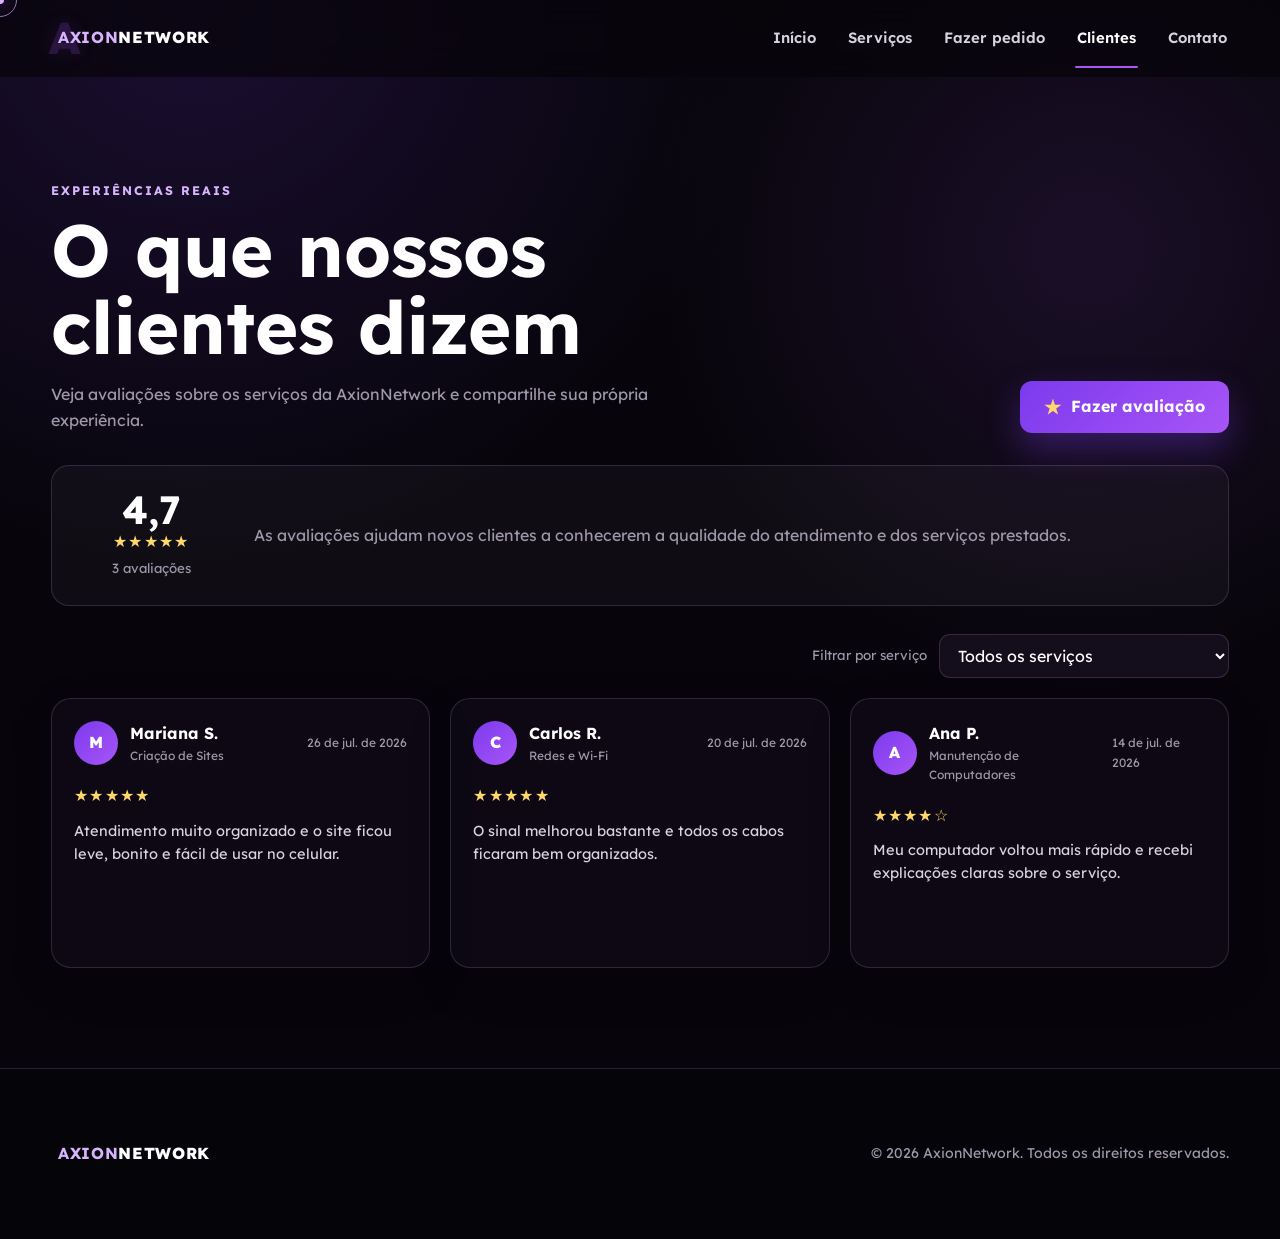
==== clientes.html @ ded70630 "Add files via upload" ====
<!DOCTYPE html>
<html lang="pt-BR">
<head>
  <meta charset="UTF-8">
  <meta name="viewport" content="width=device-width, initial-scale=1.0">
  <meta name="description" content="Avaliações de clientes da AxionNetwork.">
  <title>Clientes | AxionNetwork</title>
  <link rel="icon" href="assets/imagens/favicon.png" type="image/png">
  <link rel="stylesheet" href="assets/css/global.css">
  <link rel="stylesheet" href="assets/css/clientes.css">
  <link rel="stylesheet" href="assets/css/responsivo.css">
</head>
<body>
  <div class="particulas-fundo" data-flocos aria-hidden="true"></div>

  <header class="cabecalho-site">
    <nav class="navegacao container" aria-label="Navegação principal">
      <a class="marca" href="index.html" aria-label="Página inicial da AxionNetwork">
        <span class="marca-a" aria-hidden="true">A</span>
        <span class="marca-texto"><strong>AXION</strong>NETWORK</span>
      </a>

      <button class="botao-menu" type="button" data-botao-menu aria-label="Abrir menu" aria-expanded="false">
        <span></span>
      </button>

      <div class="menu-links" data-menu-links>
        <a href="index.html">Início</a>
        <a href="servicos.html">Serviços</a>
        <a href="pedido.html">Fazer pedido</a>
        <a class="ativo" href="clientes.html">Clientes</a>
        <a href="contato.html">Contato</a>
      </div>
    </nav>
  </header>

  <main>
    <section class="clientes-hero secao">
      <div class="container">
        <div class="clientes-topo revelar">
          <div>
            <span class="sobretitulo">Experiências reais</span>
            <h1>O que nossos clientes dizem</h1>
            <p>Veja avaliações sobre os serviços da AxionNetwork e compartilhe sua própria experiência.</p>
          </div>

          <button class="botao botao-principal botao-avaliar" type="button" data-abrir-avaliacao>
            <span aria-hidden="true">★</span>
            Fazer avaliação
          </button>
        </div>

        <div class="resumo-avaliacoes revelar" aria-label="Resumo das avaliações">
          <div>
            <strong data-media-avaliacoes>5,0</strong>
            <div class="estrelas-resumo" aria-hidden="true">★★★★★</div>
            <small><span data-total-avaliacoes>0</span> avaliações</small>
          </div>
          <p>As avaliações ajudam novos clientes a conhecerem a qualidade do atendimento e dos serviços prestados.</p>
        </div>

        <div class="filtros-avaliacoes revelar">
          <label for="filtro-servico">Filtrar por serviço</label>
          <select id="filtro-servico" data-filtro-servico>
            <option value="todos">Todos os serviços</option>
            <option value="Criação de Sites">Criação de Sites</option>
            <option value="Redes e Wi-Fi">Redes e Wi-Fi</option>
            <option value="Manutenção de Computadores">Manutenção de Computadores</option>
            <option value="Suporte para Celulares">Suporte para Celulares</option>
            <option value="Câmeras e Segurança">Câmeras e Segurança</option>
            <option value="Soluções Personalizadas">Soluções Personalizadas</option>
          </select>
        </div>

        <section class="grade-avaliacoes" data-lista-avaliacoes aria-live="polite"></section>

        <div class="estado-vazio" data-estado-vazio hidden>
          <strong>Nenhuma avaliação encontrada</strong>
          <p>Seja a primeira pessoa a avaliar este serviço.</p>
        </div>
      </div>
    </section>
  </main>

  <div class="modal-fundo" data-modal-avaliacao hidden>
    <section class="modal-avaliacao" role="dialog" aria-modal="true" aria-labelledby="titulo-modal-avaliacao">
      <button class="modal-fechar" type="button" data-fechar-avaliacao aria-label="Fechar">×</button>

      <div class="modal-cabecalho">
        <span>Nova avaliação</span>
        <h2 id="titulo-modal-avaliacao">Conte como foi sua experiência</h2>
        <p>Sua avaliação poderá aparecer publicamente nesta página.</p>
      </div>

      <form id="formulario-avaliacao" novalidate>
        <div class="formulario-grid">
          <div class="campo">
            <label for="avaliacao-nome">Nome</label>
            <input id="avaliacao-nome" type="text" maxlength="60" autocomplete="name" placeholder="Seu nome" required>
            <small class="erro-campo" data-erro="nome"></small>
          </div>

          <div class="campo">
            <label for="avaliacao-servico">Serviço</label>
            <select id="avaliacao-servico" required>
              <option value="">Selecione</option>
              <option>Criação de Sites</option>
              <option>Redes e Wi-Fi</option>
              <option>Manutenção de Computadores</option>
              <option>Suporte para Celulares</option>
              <option>Câmeras e Segurança</option>
              <option>Soluções Personalizadas</option>
            </select>
            <small class="erro-campo" data-erro="servico"></small>
          </div>

          <fieldset class="campo campo-completo avaliacao-nota">
            <legend>Sua nota</legend>
            <div class="seletor-estrelas" role="radiogroup" aria-label="Nota de 1 a 5 estrelas">
              <input id="estrela-5" type="radio" name="nota" value="5"><label for="estrela-5" aria-label="5 estrelas">★</label>
              <input id="estrela-4" type="radio" name="nota" value="4"><label for="estrela-4" aria-label="4 estrelas">★</label>
              <input id="estrela-3" type="radio" name="nota" value="3"><label for="estrela-3" aria-label="3 estrelas">★</label>
              <input id="estrela-2" type="radio" name="nota" value="2"><label for="estrela-2" aria-label="2 estrelas">★</label>
              <input id="estrela-1" type="radio" name="nota" value="1"><label for="estrela-1" aria-label="1 estrela">★</label>
            </div>
            <small class="erro-campo" data-erro="nota"></small>
          </fieldset>

          <div class="campo campo-completo">
            <label for="avaliacao-texto">Avaliação</label>
            <textarea id="avaliacao-texto" rows="5" maxlength="700" placeholder="Conte o que você achou do atendimento e do serviço..." required></textarea>
            <div class="campo-rodape"><small class="erro-campo" data-erro="texto"></small><small><span data-contador-avaliacao>0</span>/700</small></div>
          </div>

          <div class="campo campo-completo">
            <span class="label-foto">Foto opcional</span>
            <label class="upload-foto" for="avaliacao-foto">
              <input id="avaliacao-foto" type="file" accept="image/jpeg,image/png,image/webp" hidden>
              <span class="upload-icone" aria-hidden="true">＋</span>
              <span><strong>Adicionar foto</strong><small>JPG, PNG ou WebP. Máximo de 5 MB.</small></span>
            </label>
            <div class="preview-foto" data-preview-foto hidden>
              <img data-preview-imagem alt="Pré-visualização da foto escolhida">
              <button type="button" data-remover-foto>Remover foto</button>
            </div>
            <small class="erro-campo" data-erro="foto"></small>
          </div>

          <label class="confirmacao campo-completo">
            <input id="avaliacao-consentimento" type="checkbox" required>
            <span>Autorizo a publicação do meu nome, texto e foto nesta página.</span>
          </label>
          <small class="erro-campo campo-completo" data-erro="consentimento"></small>

          <div class="formulario-acoes campo-completo">
            <button class="botao botao-secundario" type="button" data-fechar-avaliacao>Cancelar</button>
            <button class="botao botao-principal" type="submit" data-enviar-avaliacao>Publicar avaliação</button>
          </div>
        </div>
      </form>
    </section>
  </div>

  <footer class="rodape">
    <div class="rodape-conteudo container">
      <a class="marca" href="index.html"><span class="marca-texto"><strong>AXION</strong>NETWORK</span></a>
      <p>© <span data-ano></span> AxionNetwork. Todos os direitos reservados.</p>
    </div>
  </footer>

  <script src="assets/js/global.js"></script>
  <script src="assets/js/menu.js"></script>
  <script src="assets/js/cursor.js"></script>
  <script src="assets/js/flocos.js"></script>
  <script src="assets/js/animacoes.js"></script>
  <script src="assets/js/supabase-config.js"></script>
  <script src="assets/js/clientes.js"></script>
</body>
</html>
---- assets/css/global.css ----
@import url('https://fonts.googleapis.com/css2?family=Lexend+Deca:wght@300;400;500;600;700;800&display=swap');

:root {
  --cor-fundo: #07050b;
  --cor-fundo-secundaria: #0f0a16;
  --cor-card: rgba(255, 255, 255, 0.055);
  --cor-roxo: #7c3aed;
  --cor-roxo-claro: #a855f7;
  --cor-lilas: #d8b4fe;
  --cor-branca: #ffffff;
  --cor-texto: #d7d2df;
  --cor-texto-fraco: #9f97aa;
  --cor-borda: rgba(216, 180, 254, 0.17);
  --cor-sucesso: #25d366;
  --sombra-roxa: 0 24px 70px rgba(124, 58, 237, 0.2);
  --largura-maxima: 1180px;
  --raio-pequeno: 12px;
  --raio-medio: 18px;
  --raio-grande: 28px;
  --transicao: 220ms ease;
}

* {
  box-sizing: border-box;
  margin: 0;
  padding: 0;
}

html {
  scroll-behavior: smooth;
}

body {
  min-height: 100vh;
  background:
    radial-gradient(circle at 15% 0%, rgba(124, 58, 237, 0.17), transparent 35%),
    radial-gradient(circle at 85% 20%, rgba(168, 85, 247, 0.12), transparent 30%),
    var(--cor-fundo);
  color: var(--cor-branca);
  font-family: 'Lexend Deca', sans-serif;
  line-height: 1.6;
  overflow-x: hidden;
  cursor: none;
}

body.menu-aberto {
  overflow: hidden;
}

img,
svg {
  max-width: 100%;
}

a {
  color: inherit;
  text-decoration: none;
}

button,
input,
select,
textarea {
  font: inherit;
}

button,
a,
input,
select,
textarea {
  cursor: none;
}

button {
  border: 0;
}

.container {
  width: min(var(--largura-maxima), 92%);
  margin-inline: auto;
}

.secao {
  padding: 100px 0;
}

.titulo-secao {
  max-width: 720px;
  margin: 0 auto 48px;
  text-align: center;
}

.titulo-secao span {
  display: inline-block;
  margin-bottom: 10px;
  color: var(--cor-lilas);
  font-size: 0.79rem;
  font-weight: 700;
  letter-spacing: 0.18em;
  text-transform: uppercase;
}

.titulo-secao h1,
.titulo-secao h2 {
  font-size: clamp(2rem, 5vw, 3.45rem);
  line-height: 1.12;
}

.titulo-secao p {
  margin-top: 16px;
  color: var(--cor-texto-fraco);
}

.botao {
  min-height: 52px;
  display: inline-flex;
  align-items: center;
  justify-content: center;
  gap: 10px;
  padding: 0 24px;
  border-radius: var(--raio-pequeno);
  font-weight: 700;
  transition: transform var(--transicao), box-shadow var(--transicao), border-color var(--transicao), background var(--transicao);
}

.botao:hover {
  transform: translateY(-3px);
}

.botao-principal {
  background: linear-gradient(135deg, var(--cor-roxo), var(--cor-roxo-claro));
  color: var(--cor-branca);
  box-shadow: 0 16px 35px rgba(124, 58, 237, 0.34);
}

.botao-principal:hover {
  box-shadow: 0 20px 45px rgba(168, 85, 247, 0.4);
}

.botao-secundario {
  border: 1px solid var(--cor-borda);
  background: rgba(255, 255, 255, 0.035);
  color: var(--cor-branca);
}

.botao-secundario:hover {
  border-color: rgba(216, 180, 254, 0.5);
  background: rgba(124, 58, 237, 0.1);
}

.cabecalho-site {
  position: sticky;
  top: 0;
  z-index: 1000;
  border-bottom: 1px solid transparent;
  background: rgba(7, 5, 11, 0.72);
  backdrop-filter: blur(16px);
  transition: border-color var(--transicao), box-shadow var(--transicao);
}

.cabecalho-site.rolado {
  border-color: var(--cor-borda);
  box-shadow: 0 12px 35px rgba(0, 0, 0, 0.22);
}

.navegacao {
  min-height: 76px;
  display: flex;
  align-items: center;
  justify-content: space-between;
  gap: 24px;
}

.marca {
  display: inline-flex;
  align-items: center;
  gap: 12px;
  font-weight: 800;
  letter-spacing: 0.04em;
}

.marca-imagem {
  width: 40px;
  height: 40px;
  object-fit: contain;
}

.marca-texto strong {
  color: var(--cor-lilas);
}

.menu-links {
  display: flex;
  align-items: center;
  gap: 28px;
}

.menu-links a {
  position: relative;
  color: var(--cor-texto);
  font-size: 0.93rem;
  font-weight: 600;
  transition: color var(--transicao);
}

.menu-links a::after {
  content: '';
  position: absolute;
  left: 0;
  bottom: -8px;
  width: 0;
  height: 2px;
  border-radius: 999px;
  background: var(--cor-roxo-claro);
  transition: width var(--transicao);
}

.menu-links a:hover,
.menu-links a.ativo {
  color: var(--cor-branca);
}

.menu-links a:hover::after,
.menu-links a.ativo::after {
  width: 100%;
}

.botao-menu {
  width: 45px;
  height: 45px;
  display: none;
  align-items: center;
  justify-content: center;
  border: 1px solid var(--cor-borda);
  border-radius: 12px;
  background: rgba(124, 58, 237, 0.1);
  color: var(--cor-branca);
}

.botao-menu span,
.botao-menu span::before,
.botao-menu span::after {
  display: block;
  width: 20px;
  height: 2px;
  border-radius: 999px;
  background: currentColor;
  transition: transform var(--transicao), opacity var(--transicao);
}

.botao-menu span {
  position: relative;
}

.botao-menu span::before,
.botao-menu span::after {
  content: '';
  position: absolute;
  left: 0;
}

.botao-menu span::before { top: -6px; }
.botao-menu span::after { top: 6px; }

.botao-menu.ativo span { background: transparent; }
.botao-menu.ativo span::before { transform: translateY(6px) rotate(45deg); }
.botao-menu.ativo span::after { transform: translateY(-6px) rotate(-45deg); }

.rodape {
  border-top: 1px solid var(--cor-borda);
  background: rgba(0, 0, 0, 0.18);
}

.rodape-conteudo {
  min-height: 170px;
  display: flex;
  align-items: center;
  justify-content: space-between;
  gap: 28px;
}

.rodape p {
  color: var(--cor-texto-fraco);
  font-size: 0.88rem;
}

.cursor-ponto,
.cursor-anel {
  position: fixed;
  top: 0;
  left: 0;
  z-index: 9999;
  pointer-events: none;
  border-radius: 50%;
  transform: translate(-50%, -50%);
}

.cursor-ponto {
  width: 8px;
  height: 8px;
  background: var(--cor-lilas);
  box-shadow: 0 0 18px var(--cor-roxo-claro);
}

.cursor-anel {
  width: 34px;
  height: 34px;
  border: 1px solid rgba(216, 180, 254, 0.65);
  transition: width var(--transicao), height var(--transicao), background var(--transicao);
}

.cursor-anel.ativo {
  width: 48px;
  height: 48px;
  background: rgba(168, 85, 247, 0.1);
}

.floco {
  position: absolute;
  top: -40px;
  z-index: 1;
  color: var(--cor-roxo-claro);
  pointer-events: none;
  text-shadow: 0 0 10px rgba(168, 85, 247, 0.8);
  animation: cair linear infinite;
}

.revelar {
  opacity: 0;
  transform: translateY(34px);
  transition: opacity 700ms ease, transform 700ms ease;
}

.revelar.visivel {
  opacity: 1;
  transform: translateY(0);
}

@keyframes cair {
  to { transform: translateY(115vh) rotate(360deg); }
}

@media (prefers-reduced-motion: reduce) {
  *,
  *::before,
  *::after {
    scroll-behavior: auto !important;
    animation-duration: 0.01ms !important;
    animation-iteration-count: 1 !important;
    transition-duration: 0.01ms !important;
  }
}

/* Página de contato */
.contato-pagina {
  min-height: calc(100vh - 76px);
  padding: 90px 0;
  display: grid;
  place-items: center;
}

.contato-caixa {
  width: min(760px, 100%);
  padding: 52px;
  border: 1px solid var(--cor-borda);
  border-radius: var(--raio-grande);
  background: linear-gradient(145deg, rgba(124, 58, 237, 0.18), rgba(255, 255, 255, 0.035));
  text-align: center;
  box-shadow: var(--sombra-roxa);
}

.contato-caixa p {
  margin-top: 14px;
  color: var(--cor-texto-fraco);
}

.contato-icones {
  margin-top: 34px;
  display: flex;
  flex-wrap: wrap;
  justify-content: center;
  gap: 18px;
}

.contato-icone {
  width: 76px;
  height: 76px;
  display: grid;
  place-items: center;
  border: 1px solid var(--cor-borda);
  border-radius: 22px;
  background: rgba(255, 255, 255, 0.04);
  color: var(--cor-lilas);
  transition: transform var(--transicao), background var(--transicao), color var(--transicao), box-shadow var(--transicao);
}

.contato-icone:hover {
  transform: translateY(-7px) rotate(4deg);
  background: linear-gradient(135deg, var(--cor-roxo), var(--cor-roxo-claro));
  color: var(--cor-branca);
  box-shadow: var(--sombra-roxa);
}

.contato-icone svg {
  width: 31px;
  height: 31px;
  fill: currentColor;
}

/* =====================================================
   IDENTIDADE DA MARCA COM A LETRA A AO FUNDO
===================================================== */
.marca {
  position: relative;
  isolation: isolate;
  min-height: 46px;
  padding-inline: 7px;
}

.marca-a {
  position: absolute;
  left: -2px;
  top: 50%;
  z-index: -1;
  color: var(--cor-roxo-claro);
  font-size: 2.8rem;
  font-weight: 800;
  line-height: 1;
  opacity: 0.2;
  transform: translateY(-52%);
  text-shadow: 0 0 20px rgba(168, 85, 247, 0.65);
  transition: opacity 280ms ease, transform 280ms ease, filter 280ms ease;
}

.marca:hover .marca-a {
  opacity: 0.38;
  transform: translateY(-52%) scale(1.08) rotate(-4deg);
  filter: drop-shadow(0 0 12px rgba(168, 85, 247, 0.75));
}

.marca-texto {
  position: relative;
  z-index: 1;
}

/* =====================================================
   PARTÍCULAS ROXAS EM TODO O SITE
===================================================== */
.particulas-fundo {
  position: fixed;
  inset: 0;
  z-index: 0;
  overflow: hidden;
  pointer-events: none;
}

body > header,
body > main,
body > footer,
body > .modal-fundo {
  position: relative;
  z-index: 1;
}

.particula-roxa {
  position: absolute;
  top: -30px;
  left: var(--posicao-x);
  width: var(--tamanho);
  height: var(--tamanho);
  border-radius: 50%;
  background: radial-gradient(circle, #ffffff 0 8%, var(--cor-lilas) 25%, var(--cor-roxo-claro) 70%);
  opacity: var(--opacidade);
  filter: blur(0.2px);
  box-shadow: 0 0 12px rgba(168, 85, 247, 0.72);
  animation: particulaCaindo var(--duracao) linear var(--atraso) infinite;
}

@keyframes particulaCaindo {
  0% {
    transform: translate3d(0, -5vh, 0) scale(0.65);
    opacity: 0;
  }
  12% { opacity: var(--opacidade); }
  55% { transform: translate3d(var(--desvio-x), 52vh, 0) scale(1); }
  90% { opacity: var(--opacidade); }
  100% {
    transform: translate3d(calc(var(--desvio-x) * -0.45), 110vh, 0) scale(0.8);
    opacity: 0;
  }
}

/* =====================================================
   CLIQUES, MENU E BOTÕES MAIS VIVOS
===================================================== */
.menu-links a {
  padding: 10px 2px;
  transition: color 220ms ease, transform 220ms ease, text-shadow 220ms ease;
}

.menu-links a:hover {
  transform: translateY(-2px);
  text-shadow: 0 0 18px rgba(216, 180, 254, 0.55);
}

.menu-links a:active,
.botao:active,
.contato-icone:active,
.servico-card:active {
  transform: scale(0.96);
}

.botao {
  position: relative;
  overflow: hidden;
}

.botao::before {
  content: '';
  position: absolute;
  inset: 0;
  background: linear-gradient(110deg, transparent 20%, rgba(255,255,255,.25) 48%, transparent 75%);
  transform: translateX(-140%);
  transition: transform 550ms ease;
}

.botao:hover::before {
  transform: translateX(140%);
}
---- assets/css/clientes.css ----
.clientes-hero {
  min-height: calc(100vh - 76px);
}

.clientes-topo {
  display: flex;
  align-items: flex-end;
  justify-content: space-between;
  gap: 32px;
  margin-bottom: 32px;
}

.clientes-topo > div {
  max-width: 760px;
}

.sobretitulo {
  display: inline-block;
  margin-bottom: 10px;
  color: var(--cor-lilas);
  font-size: 0.78rem;
  font-weight: 700;
  letter-spacing: 0.16em;
  text-transform: uppercase;
}

.clientes-topo h1 {
  font-size: clamp(2.3rem, 6vw, 4.6rem);
  line-height: 1.04;
}

.clientes-topo p {
  max-width: 680px;
  margin-top: 18px;
  color: var(--cor-texto-fraco);
}

.botao-avaliar {
  flex: 0 0 auto;
}

.botao-avaliar span {
  color: #ffd86b;
  font-size: 1.2rem;
}

.resumo-avaliacoes {
  display: grid;
  grid-template-columns: auto 1fr;
  gap: 28px;
  align-items: center;
  padding: 24px;
  margin-bottom: 24px;
  border: 1px solid var(--cor-borda);
  border-radius: var(--raio-medio);
  background: rgba(255, 255, 255, 0.035);
}

.resumo-avaliacoes > div {
  min-width: 150px;
  text-align: center;
}

.resumo-avaliacoes strong {
  display: block;
  font-size: 2.45rem;
  line-height: 1;
}

.resumo-avaliacoes small,
.resumo-avaliacoes p {
  color: var(--cor-texto-fraco);
}

.estrelas-resumo,
.avaliacao-estrelas {
  color: #ffd86b;
  letter-spacing: 0.08em;
}

.filtros-avaliacoes {
  display: flex;
  align-items: center;
  justify-content: flex-end;
  gap: 12px;
  margin: 28px 0 20px;
}

.filtros-avaliacoes label {
  color: var(--cor-texto-fraco);
  font-size: 0.84rem;
}

.filtros-avaliacoes select {
  min-height: 44px;
  padding: 0 14px;
  border: 1px solid var(--cor-borda);
  border-radius: 11px;
  background: #130d1c;
  color: var(--cor-branca);
  outline: none;
}

.grade-avaliacoes {
  display: grid;
  grid-template-columns: repeat(3, minmax(0, 1fr));
  gap: 20px;
}

.avaliacao-card {
  display: flex;
  flex-direction: column;
  min-height: 270px;
  padding: 22px;
  border: 1px solid var(--cor-borda);
  border-radius: 20px;
  background: rgba(15, 10, 22, 0.84);
  box-shadow: 0 16px 45px rgba(0, 0, 0, 0.16);
  transition: transform var(--transicao), border-color var(--transicao), box-shadow var(--transicao);
}

.avaliacao-card:hover {
  transform: translateY(-5px);
  border-color: rgba(216, 180, 254, 0.38);
  box-shadow: 0 22px 55px rgba(124, 58, 237, 0.16);
}

.avaliacao-card-topo {
  display: flex;
  align-items: center;
  gap: 12px;
}

.avaliacao-avatar {
  width: 44px;
  height: 44px;
  display: grid;
  place-items: center;
  flex: 0 0 auto;
  border-radius: 50%;
  background: linear-gradient(135deg, var(--cor-roxo), var(--cor-roxo-claro));
  font-weight: 800;
}

.avaliacao-identidade {
  min-width: 0;
}

.avaliacao-identidade strong,
.avaliacao-identidade small {
  display: block;
}

.avaliacao-identidade strong {
  overflow: hidden;
  text-overflow: ellipsis;
  white-space: nowrap;
}

.avaliacao-identidade small,
.avaliacao-data {
  color: var(--cor-texto-fraco);
  font-size: 0.75rem;
}

.avaliacao-data {
  margin-left: auto;
}

.avaliacao-estrelas {
  margin: 18px 0 10px;
}

.avaliacao-texto {
  color: var(--cor-texto);
  font-size: 0.91rem;
  overflow-wrap: anywhere;
}

.avaliacao-foto {
  width: 100%;
  aspect-ratio: 16 / 10;
  margin-top: 18px;
  border-radius: 14px;
  object-fit: cover;
  background: #0b0710;
}

.estado-vazio {
  padding: 56px 20px;
  border: 1px dashed var(--cor-borda);
  border-radius: 18px;
  text-align: center;
}

.estado-vazio p {
  margin-top: 6px;
  color: var(--cor-texto-fraco);
}

.modal-fundo {
  position: fixed;
  inset: 0;
  z-index: 3000;
  display: grid;
  place-items: center;
  padding: 20px;
  background: rgba(3, 2, 6, 0.84);
  backdrop-filter: blur(8px);
}

.modal-fundo[hidden] {
  display: none;
}

.modal-avaliacao {
  position: relative;
  width: min(720px, 100%);
  max-height: min(880px, 92vh);
  overflow-y: auto;
  padding: 30px;
  border: 1px solid var(--cor-borda);
  border-radius: 24px;
  background: #100b18;
  box-shadow: var(--sombra-roxa);
}

.modal-fechar {
  position: absolute;
  top: 16px;
  right: 16px;
  width: 40px;
  height: 40px;
  border: 1px solid var(--cor-borda);
  border-radius: 50%;
  background: rgba(255, 255, 255, 0.04);
  color: var(--cor-branca);
  font-size: 1.45rem;
}

.modal-cabecalho {
  padding-right: 45px;
  margin-bottom: 26px;
}

.modal-cabecalho span {
  color: var(--cor-lilas);
  font-size: 0.75rem;
  font-weight: 700;
  letter-spacing: 0.14em;
  text-transform: uppercase;
}

.modal-cabecalho h2 {
  margin-top: 7px;
  font-size: clamp(1.55rem, 4vw, 2.2rem);
}

.modal-cabecalho p {
  margin-top: 8px;
  color: var(--cor-texto-fraco);
}

.formulario-grid {
  display: grid;
  grid-template-columns: repeat(2, minmax(0, 1fr));
  gap: 18px;
}

.campo {
  display: flex;
  flex-direction: column;
  gap: 8px;
}

.campo label,
.campo legend,
.label-foto {
  color: var(--cor-lilas);
  font-size: 0.83rem;
  font-weight: 700;
}

.campo input,
.campo select,
.campo textarea {
  width: 100%;
  padding: 14px;
  border: 1px solid var(--cor-borda);
  border-radius: 12px;
  background: rgba(255, 255, 255, 0.035);
  color: var(--cor-branca);
  outline: none;
}

.campo textarea {
  min-height: 140px;
  resize: vertical;
}

.campo input:focus,
.campo select:focus,
.campo textarea:focus {
  border-color: var(--cor-roxo-claro);
  box-shadow: 0 0 0 4px rgba(168, 85, 247, 0.1);
}

.campo-completo {
  grid-column: 1 / -1;
}

.avaliacao-nota {
  border: 0;
}

.seletor-estrelas {
  width: max-content;
  display: flex;
  flex-direction: row-reverse;
  gap: 5px;
  padding: 10px 13px;
  border: 1px solid var(--cor-borda);
  border-radius: 12px;
  background: rgba(255, 255, 255, 0.03);
}

.seletor-estrelas input {
  position: absolute;
  opacity: 0;
}

.seletor-estrelas label {
  color: #5c5367;
  font-size: 2rem;
  line-height: 1;
  transition: color 160ms ease, transform 160ms ease;
}

.seletor-estrelas label:hover,
.seletor-estrelas label:hover ~ label,
.seletor-estrelas input:checked ~ label {
  color: #ffd86b;
  transform: translateY(-2px);
}

.campo-rodape {
  display: flex;
  justify-content: space-between;
  gap: 12px;
  color: var(--cor-texto-fraco);
  font-size: 0.74rem;
}

.erro-campo {
  min-height: 1em;
  color: #ff8a9b;
  font-size: 0.73rem;
}

.upload-foto {
  display: flex;
  align-items: center;
  gap: 14px;
  padding: 18px;
  border: 1px dashed rgba(216, 180, 254, 0.34);
  border-radius: 14px;
  background: rgba(124, 58, 237, 0.055);
}

.upload-foto strong,
.upload-foto small {
  display: block;
}

.upload-foto small {
  margin-top: 2px;
  color: var(--cor-texto-fraco);
  font-size: 0.74rem;
}

.upload-icone {
  width: 40px;
  height: 40px;
  display: grid;
  place-items: center;
  flex: 0 0 auto;
  border-radius: 12px;
  background: rgba(124, 58, 237, 0.18);
  color: var(--cor-lilas);
  font-size: 1.5rem;
}

.preview-foto {
  position: relative;
  margin-top: 10px;
}

.preview-foto img {
  width: 100%;
  max-height: 280px;
  border-radius: 14px;
  object-fit: cover;
}

.preview-foto button {
  position: absolute;
  right: 10px;
  bottom: 10px;
  padding: 9px 12px;
  border-radius: 10px;
  background: rgba(7, 5, 11, 0.88);
  color: var(--cor-branca);
}

.confirmacao {
  display: flex;
  align-items: flex-start;
  gap: 10px;
  color: var(--cor-texto-fraco);
  font-size: 0.8rem;
}

.confirmacao input {
  width: 18px;
  height: 18px;
  margin-top: 2px;
  accent-color: var(--cor-roxo-claro);
}

.formulario-acoes {
  display: flex;
  justify-content: flex-end;
  gap: 12px;
}

@media (max-width: 900px) {
  .grade-avaliacoes {
    grid-template-columns: repeat(2, minmax(0, 1fr));
  }
}

@media (max-width: 640px) {
  .clientes-topo {
    align-items: stretch;
    flex-direction: column;
  }

  .botao-avaliar {
    width: 100%;
  }

  .resumo-avaliacoes {
    grid-template-columns: 1fr;
    text-align: center;
  }

  .filtros-avaliacoes {
    align-items: stretch;
    flex-direction: column;
  }

  .grade-avaliacoes,
  .formulario-grid {
    grid-template-columns: 1fr;
  }

  .campo-completo,
  .formulario-acoes {
    grid-column: 1;
  }

  .modal-avaliacao {
    padding: 24px 18px;
    border-radius: 20px;
  }

  .formulario-acoes {
    flex-direction: column-reverse;
  }

  .formulario-acoes .botao {
    width: 100%;
  }
}
---- assets/css/responsivo.css ----
@media (max-width: 900px) {
  body,
  a,
  button,
  input,
  select,
  textarea { cursor: auto; }

  .cursor-ponto,
  .cursor-anel { display: none; }

  .botao-menu { display: inline-flex; }

  .menu-links {
    position: fixed;
    top: 76px;
    left: 4%;
    right: 4%;
    display: none;
    flex-direction: column;
    align-items: stretch;
    gap: 0;
    padding: 14px;
    border: 1px solid var(--cor-borda);
    border-radius: 18px;
    background: rgba(15, 10, 22, 0.98);
    box-shadow: var(--sombra-roxa);
  }

  .menu-links.aberto { display: flex; }
  .menu-links a { padding: 14px 12px; }
  .menu-links a::after { display: none; }

  .hero-conteudo,
  .pedido-layout {
    grid-template-columns: 1fr;
  }

  .hero-conteudo {
    padding: 70px 0;
    text-align: center;
  }

  .hero-texto p { margin-inline: auto; }
  .hero-acoes { justify-content: center; }
  .hero-visual { min-height: 390px; }

  .grade-resumo,
  .grade-servicos-completa {
    grid-template-columns: 1fr 1fr;
  }

  .cta-caixa,
  .rodape-conteudo {
    flex-direction: column;
    text-align: center;
  }
}

@media (max-width: 640px) {
  .secao { padding: 76px 0; }
  .marca-imagem { width: 34px; height: 34px; }
  .marca-texto { font-size: 0.9rem; }

  .hero-texto h1 {
    font-size: clamp(2.7rem, 15vw, 4.3rem);
  }

  .hero-visual { min-height: 330px; }
  .nucleo { width: 135px; height: 135px; }
  .nucleo svg { width: 58px; }

  .grade-resumo,
  .grade-servicos-completa,
  .formulario-grid,
  .modal-acoes {
    grid-template-columns: 1fr;
  }

  .campo-completo,
  .formulario-acoes { grid-column: 1; }
  .formulario-acoes .botao { width: 100%; }

  .pedido-info,
  .pedido-formulario,
  .modal,
  .cta-caixa {
    padding: 25px;
  }

  .rodape-conteudo { padding: 38px 0; }
}

@media (max-width: 640px) {
  .contato-caixa { padding: 30px 22px; }
  .contato-icone { width: 66px; height: 66px; }
}
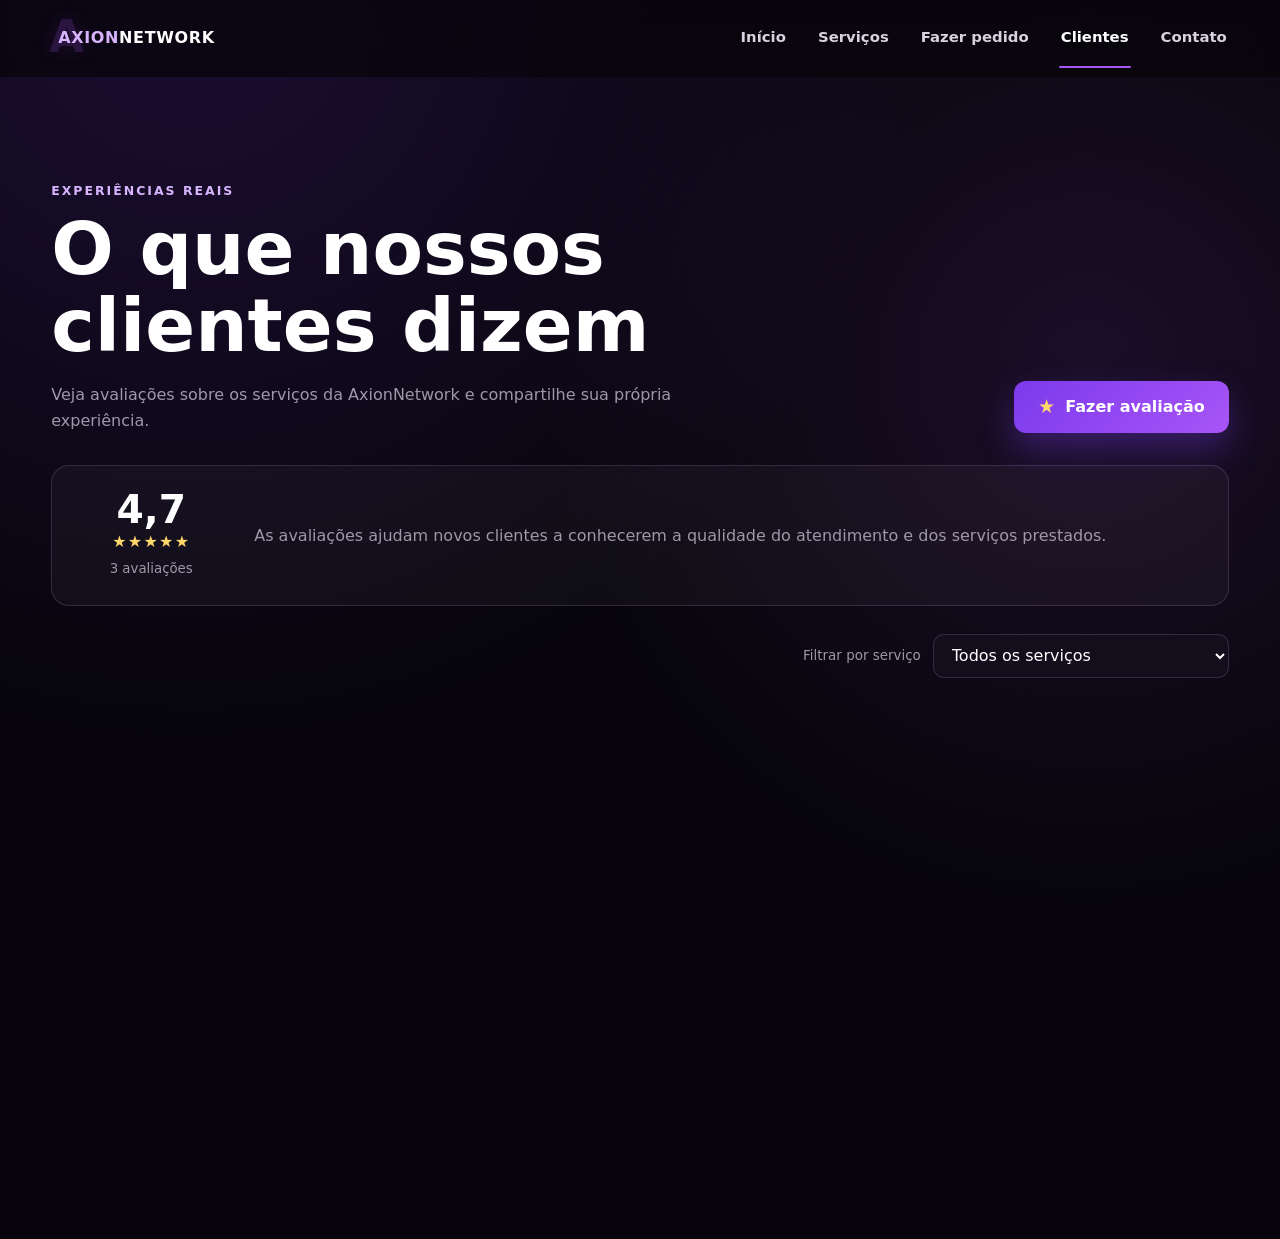
==== commit 0675efa6: "Add files via upload" ====
--- a/clientes.html
+++ b/clientes.html
@@ -3,9 +3,12 @@
 <head>
   <meta charset="UTF-8">
   <meta name="viewport" content="width=device-width, initial-scale=1.0">
+  <meta name="referrer" content="strict-origin-when-cross-origin">
+  <meta name="theme-color" content="#07050b">
+  <meta http-equiv="Content-Security-Policy" content="default-src 'self'; script-src 'self'; style-src 'self' 'unsafe-inline'; img-src 'self' data: blob: https://*.supabase.co; connect-src 'self' https://*.supabase.co; font-src 'self'; object-src 'none'; base-uri 'self'; form-action 'self'; frame-src 'none'; upgrade-insecure-requests">
   <meta name="description" content="Avaliações de clientes da AxionNetwork.">
   <title>Clientes | AxionNetwork</title>
-  <link rel="icon" href="assets/imagens/favicon.png" type="image/png">
+  <link rel="icon" href="assets/imagens/favicon.svg" type="image/svg+xml">
   <link rel="stylesheet" href="assets/css/global.css">
   <link rel="stylesheet" href="assets/css/clientes.css">
   <link rel="stylesheet" href="assets/css/responsivo.css">
@@ -72,6 +75,10 @@
           </select>
         </div>
 
+        <div class="aviso-sucesso" data-aviso-avaliacao hidden role="status" aria-live="polite">
+          Avaliação enviada com sucesso. Ela aparecerá após a aprovação da equipe.
+        </div>
+
         <section class="grade-avaliacoes" data-lista-avaliacoes aria-live="polite"></section>
 
         <div class="estado-vazio" data-estado-vazio hidden>
@@ -89,7 +96,7 @@
       <div class="modal-cabecalho">
         <span>Nova avaliação</span>
         <h2 id="titulo-modal-avaliacao">Conte como foi sua experiência</h2>
-        <p>Sua avaliação poderá aparecer publicamente nesta página.</p>
+        <p>Sua avaliação será enviada para análise antes de aparecer publicamente.</p>
       </div>
 
       <form id="formulario-avaliacao" novalidate>
@@ -170,7 +177,6 @@
 
   <script src="assets/js/global.js"></script>
   <script src="assets/js/menu.js"></script>
-  <script src="assets/js/cursor.js"></script>
   <script src="assets/js/flocos.js"></script>
   <script src="assets/js/animacoes.js"></script>
   <script src="assets/js/supabase-config.js"></script>
--- a/assets/css/global.css
+++ b/assets/css/global.css
@@ -1,5 +1,3 @@
-@import url('https://fonts.googleapis.com/css2?family=Lexend+Deca:wght@300;400;500;600;700;800&display=swap');
-
 :root {
   --cor-fundo: #07050b;
   --cor-fundo-secundaria: #0f0a16;
@@ -37,10 +35,10 @@
     radial-gradient(circle at 85% 20%, rgba(168, 85, 247, 0.12), transparent 30%),
     var(--cor-fundo);
   color: var(--cor-branca);
-  font-family: 'Lexend Deca', sans-serif;
+  font-family: Inter, ui-sans-serif, system-ui, -apple-system, BlinkMacSystemFont, 'Segoe UI', sans-serif;
   line-height: 1.6;
   overflow-x: hidden;
-  cursor: none;
+  cursor: auto;
 }
 
 body.menu-aberto {
@@ -64,13 +62,19 @@
   font: inherit;
 }
 
+a,
 button,
-a,
+[role="button"] {
+  cursor: pointer;
+}
+
 input,
 select,
 textarea {
-  cursor: none;
-}
+  cursor: text;
+}
+
+select { cursor: pointer; }
 
 button {
   border: 0;
@@ -528,3 +532,27 @@
 .botao:hover::before {
   transform: translateX(140%);
 }
+
+
+/* Acessibilidade e desempenho */
+.cursor-ponto,
+.cursor-anel { display: none !important; }
+
+:focus-visible {
+  outline: 3px solid var(--cor-lilas);
+  outline-offset: 4px;
+}
+
+.titulo-contato { margin-bottom: 0; }
+
+img { height: auto; }
+
+@supports (content-visibility: auto) {
+  .resumo-servicos,
+  .cta-inicio,
+  .grade-servicos-completa,
+  .grade-avaliacoes {
+    content-visibility: auto;
+    contain-intrinsic-size: 700px;
+  }
+}
--- a/assets/css/clientes.css
+++ b/assets/css/clientes.css
@@ -482,3 +482,13 @@
     width: 100%;
   }
 }
+
+
+.aviso-sucesso {
+  margin: 0 0 24px;
+  padding: 16px 18px;
+  border: 1px solid rgba(37, 211, 102, 0.34);
+  border-radius: 14px;
+  background: rgba(37, 211, 102, 0.09);
+  color: #b9f6cf;
+}
--- a/assets/css/responsivo.css
+++ b/assets/css/responsivo.css
@@ -1,14 +1,4 @@
 @media (max-width: 900px) {
-  body,
-  a,
-  button,
-  input,
-  select,
-  textarea { cursor: auto; }
-
-  .cursor-ponto,
-  .cursor-anel { display: none; }
-
   .botao-menu { display: inline-flex; }
 
   .menu-links {
@@ -43,7 +33,8 @@
 
   .hero-texto p { margin-inline: auto; }
   .hero-acoes { justify-content: center; }
-  .hero-visual { min-height: 390px; }
+  .hero-visual { min-height: 410px; }
+  .objeto-3d { transform: rotateX(-12deg) rotateY(24deg); }
 
   .grade-resumo,
   .grade-servicos-completa {
@@ -66,9 +57,10 @@
     font-size: clamp(2.7rem, 15vw, 4.3rem);
   }
 
-  .hero-visual { min-height: 330px; }
-  .nucleo { width: 135px; height: 135px; }
-  .nucleo svg { width: 58px; }
+  .hero-visual { min-height: 350px; }
+  .cena-3d { width: min(350px, 92vw); }
+  .objeto-3d { transform: scale(.82) rotateX(-12deg) rotateY(24deg); }
+  .dica-3d { font-size: .7rem; }
 
   .grade-resumo,
   .grade-servicos-completa,
